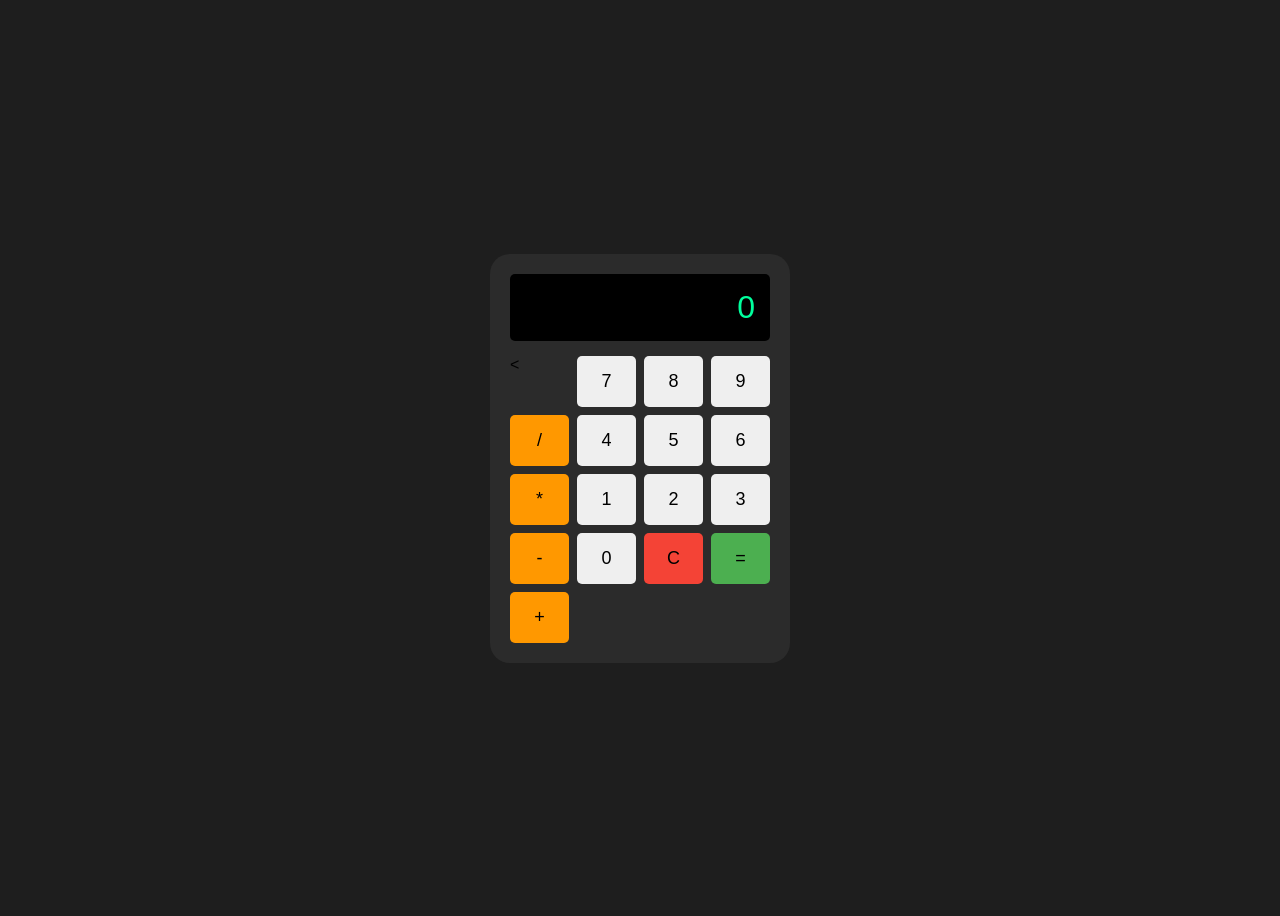
==== calculator/index.html @ 6ea6eb27 "init" ====
<!DOCTYPE html>
<html lang="'ru">
    <head>
        <meta charset="UTF-8" >
        <title>Калькулятор</title>
        <link rel="stylesheet" href="style.css">
    </head>
    <body>

        <div class="calculator">
        <!-- Экран -->
         <div class="display" id="display">0</div>

        <!-- Кнопки -->
         <div class="buttons">

            <

            <button class="btn" data-number="7">7</button>
            <button class="btn" data-number="8">8</button>
            <button class="btn" data-number="9">9</button>
            <button class="btn operator" data-op="/">/</button>

            <button class="btn" data-number="4">4</button>
            <button class="btn" data-number="5">5</button>
            <button class="btn" data-number="6">6</button>
            <button class="btn operator" data-op="*">*</button>

            <button class="btn" data-number="1">1</button>
            <button class="btn" data-number="2">2</button>
            <button class="btn" data-number="3">3</button>
            <button class="btn operator" data-op="-">-</button>

            <button class="btn" data-number="0">0</button>
            <button class="btn clear">C</button>
            <button class="btn equal">=</button>
            <button class="btn operator" data-op="+">+</button>

         </div>

         </div>

         <script src="script.js"></script>
    </body>
</html>
---- calculator/style.css ----
body {
    background: #1e1e1e;
    display: flex;
    justify-content: center;
    align-items: center;
    height: 100vh;
    font-family: Arial;
}

.calculator {
    background: #2b2b2b;
    padding: 20px;
    border-radius: 20px;
    width: 260px;
}

.display {
    background: black;
    color: #00ff9d;
    font-size: 32px;
    text-align: right;
    padding: 15px;
    margin-bottom: 15px;
    border-radius: 5px;
}

.buttons {
    display: grid;
    grid-template-columns: repeat(4, 1fr);
    gap: 8px;
}

.btn {
    padding: 15px;
    font-size: 18px;
    border: none;
    border-radius: 5px;
    cursor: pointer;
}

.operator {background: #ff9800;}
.equal {background: #4caf50;}
.clear{ background: #f44336;}
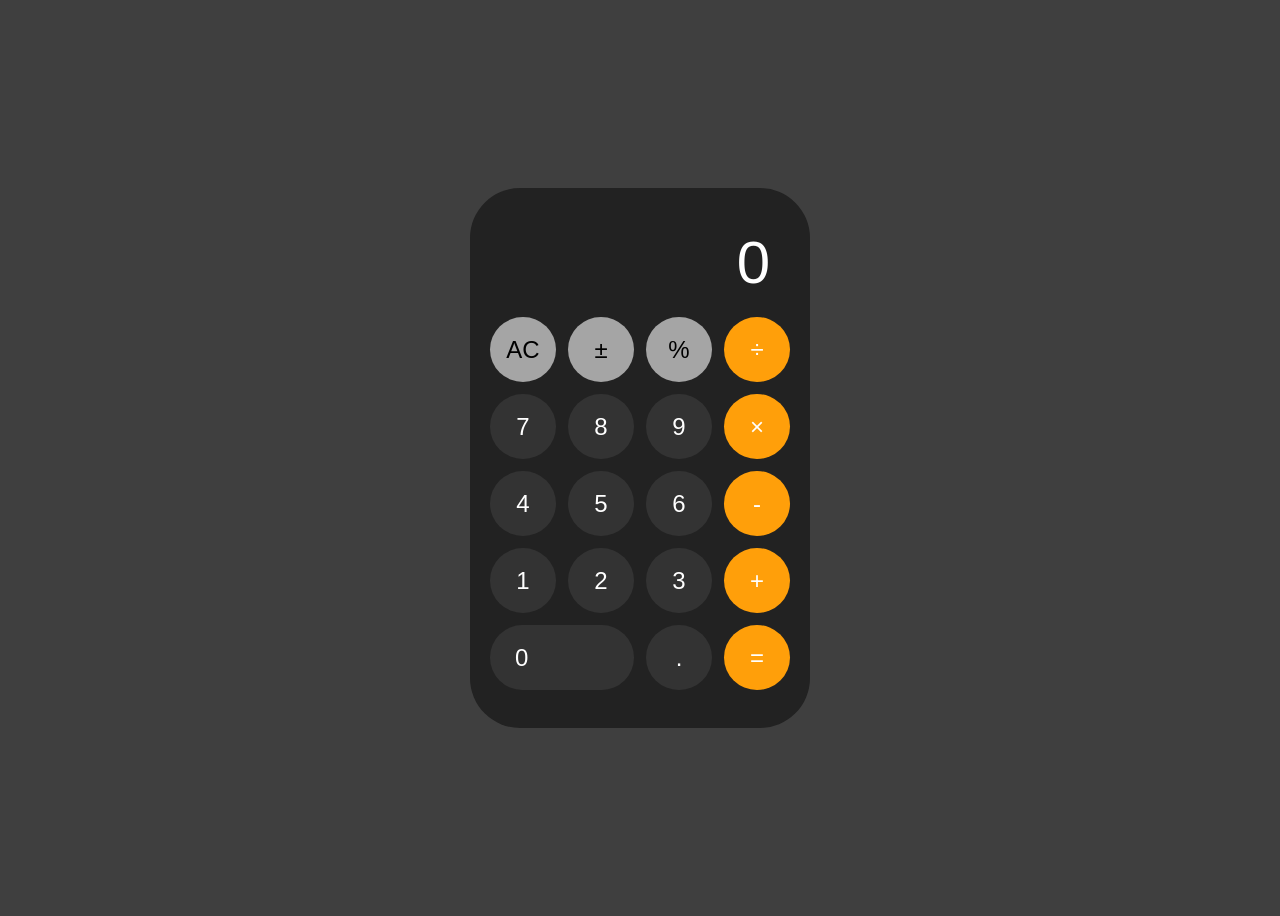
==== commit fe16c0b8: "apple-style" ====
--- a/calculator/index.html
+++ b/calculator/index.html
@@ -14,27 +14,29 @@
         <!-- Кнопки -->
          <div class="buttons">
 
-            <
+            <button class="btn gray clear">AC</button>
+            <button class="btn gray">±</button>
+            <button class="btn gray">%</button>
+            <button class="btn orange operator" data-op="/">÷</button>
 
             <button class="btn" data-number="7">7</button>
             <button class="btn" data-number="8">8</button>
             <button class="btn" data-number="9">9</button>
-            <button class="btn operator" data-op="/">/</button>
+            <button class="btn orange operator" data-op="*">×</button>
 
             <button class="btn" data-number="4">4</button>
             <button class="btn" data-number="5">5</button>
             <button class="btn" data-number="6">6</button>
-            <button class="btn operator" data-op="*">*</button>
+            <button class="btn orange operator" data-op="-">-</button>
 
             <button class="btn" data-number="1">1</button>
             <button class="btn" data-number="2">2</button>
             <button class="btn" data-number="3">3</button>
-            <button class="btn operator" data-op="-">-</button>
+            <button class="btn orange operator" data-op="+">+</button>
 
-            <button class="btn" data-number="0">0</button>
-            <button class="btn clear">C</button>
+            <button class="btn zero" data-number="0">0</button>
+            <button class="btn" data-number=".">.</button>
             <button class="btn equal">=</button>
-            <button class="btn operator" data-op="+">+</button>
 
          </div>
 
--- a/calculator/style.css
+++ b/calculator/style.css
@@ -1,43 +1,60 @@
 body {
-    background: #1e1e1e;
+    background: #3f3f3f;
     display: flex;
     justify-content: center;
     align-items: center;
     height: 100vh;
-    font-family: Arial;
+    font-family: -apple-system, BlinkMacSystemFont, sans-serif;
 }
 
 .calculator {
-    background: #2b2b2b;
+    height: 500px;
+    width: 300px;
+    background-color: #222;
     padding: 20px;
-    border-radius: 20px;
-    width: 260px;
+    border-radius: 50px;
 }
 
 .display {
-    background: black;
-    color: #00ff9d;
-    font-size: 32px;
+    color: white;
+    font-size: 60px;
     text-align: right;
-    padding: 15px;
-    margin-bottom: 15px;
-    border-radius: 5px;
+    padding: 20px;
+    overflow: hidden;
 }
 
 .buttons {
     display: grid;
     grid-template-columns: repeat(4, 1fr);
-    gap: 8px;
+    gap: 12px;
 }
 
 .btn {
-    padding: 15px;
-    font-size: 18px;
+    height: 65px;
     border: none;
-    border-radius: 5px;
+    border-radius: 50%;
+    font-size: 24px;
+    color: white;
+    background: #333;
     cursor: pointer;
 }
 
-.operator {background: #ff9800;}
-.equal {background: #4caf50;}
-.clear{ background: #f44336;}+.gray {
+    background: #a5a5a5;
+    color: black;
+}
+
+.orange {
+    background: #ff9f0a;
+}
+
+.equal {
+    background: #ff9f0a;
+}
+
+.zero {
+    grid-column: span 2;
+    border-radius: 40px;
+    text-align: left;
+    padding-left: 25px;
+}
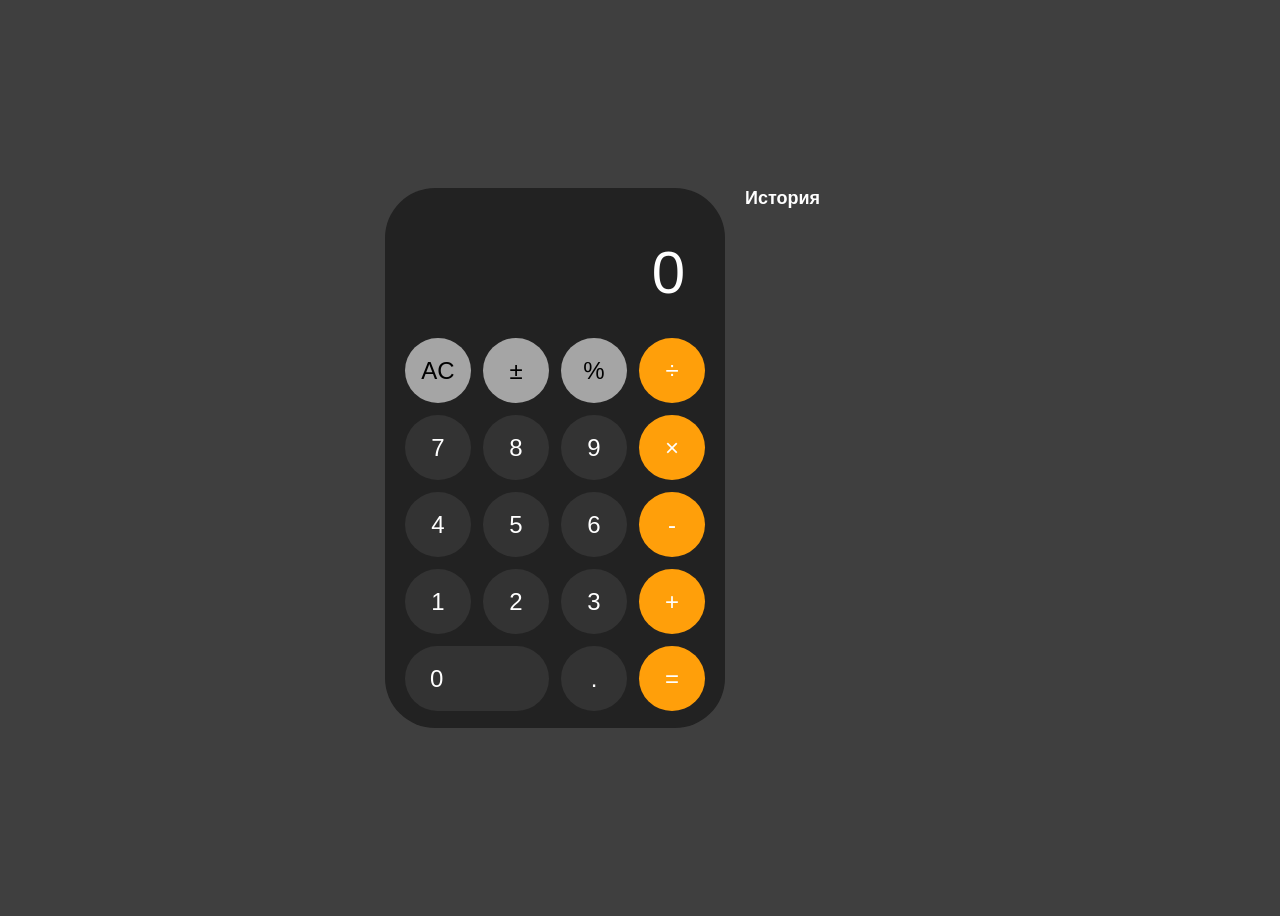
==== commit ff0065b7: "history impl" ====
--- a/calculator/index.html
+++ b/calculator/index.html
@@ -1,47 +1,50 @@
-<!DOCTYPE html>
+<!doctype html>
 <html lang="'ru">
-    <head>
-        <meta charset="UTF-8" >
-        <title>Калькулятор</title>
-        <link rel="stylesheet" href="style.css">
-    </head>
-    <body>
-
-        <div class="calculator">
+  <head>
+    <meta charset="UTF-8" />
+    <title>Калькулятор</title>
+    <link rel="stylesheet" href="style.css" />
+  </head>
+  <body>
+    <div class="calculator-wrapper">
+      <div class="calculator">
         <!-- Экран -->
-         <div class="display" id="display">0</div>
+        <div class="display" id="display">0</div>
 
         <!-- Кнопки -->
-         <div class="buttons">
+        <div class="buttons">
+          <button class="btn gray clear">AC</button>
+          <button class="btn gray">±</button>
+          <button class="btn gray">%</button>
+          <button class="btn orange operator" data-op="/">÷</button>
 
-            <button class="btn gray clear">AC</button>
-            <button class="btn gray">±</button>
-            <button class="btn gray">%</button>
-            <button class="btn orange operator" data-op="/">÷</button>
+          <button class="btn" data-number="7">7</button>
+          <button class="btn" data-number="8">8</button>
+          <button class="btn" data-number="9">9</button>
+          <button class="btn orange operator" data-op="*">×</button>
 
-            <button class="btn" data-number="7">7</button>
-            <button class="btn" data-number="8">8</button>
-            <button class="btn" data-number="9">9</button>
-            <button class="btn orange operator" data-op="*">×</button>
+          <button class="btn" data-number="4">4</button>
+          <button class="btn" data-number="5">5</button>
+          <button class="btn" data-number="6">6</button>
+          <button class="btn orange operator" data-op="-">-</button>
 
-            <button class="btn" data-number="4">4</button>
-            <button class="btn" data-number="5">5</button>
-            <button class="btn" data-number="6">6</button>
-            <button class="btn orange operator" data-op="-">-</button>
+          <button class="btn" data-number="1">1</button>
+          <button class="btn" data-number="2">2</button>
+          <button class="btn" data-number="3">3</button>
+          <button class="btn orange operator" data-op="+">+</button>
 
-            <button class="btn" data-number="1">1</button>
-            <button class="btn" data-number="2">2</button>
-            <button class="btn" data-number="3">3</button>
-            <button class="btn orange operator" data-op="+">+</button>
+          <button class="btn zero" data-number="0">0</button>
+          <button class="btn" data-number=".">.</button>
+          <button class="btn equal">=</button>
+        </div>
+      </div>
 
-            <button class="btn zero" data-number="0">0</button>
-            <button class="btn" data-number=".">.</button>
-            <button class="btn equal">=</button>
+      <div class="history">
+        <h3>История</h3>
+        <ul id="history-list"></ul>
+      </div>
+    </div>
 
-         </div>
-
-         </div>
-
-         <script src="script.js"></script>
-    </body>
-</html>+    <script src="script.js"></script>
+  </body>
+</html>
--- a/calculator/style.css
+++ b/calculator/style.css
@@ -1,60 +1,102 @@
 body {
-    background: #3f3f3f;
-    display: flex;
-    justify-content: center;
-    align-items: center;
-    height: 100vh;
-    font-family: -apple-system, BlinkMacSystemFont, sans-serif;
+  background: #3f3f3f;
+  display: flex;
+  justify-content: center;
+  align-items: center;
+  height: 100vh;
+  font-family: -apple-system, BlinkMacSystemFont, sans-serif;
 }
 
+/* CALCULATOR */
 .calculator {
-    height: 500px;
-    width: 300px;
-    background-color: #222;
-    padding: 20px;
-    border-radius: 50px;
+  height: 500px;
+  width: 300px;
+  background-color: #222;
+  padding: 20px;
+  border-radius: 50px;
 }
 
 .display {
-    color: white;
-    font-size: 60px;
-    text-align: right;
-    padding: 20px;
-    overflow: hidden;
+  color: white;
+  font-size: 60px;
+  text-align: right;
+  padding: 20px;
+  overflow: hidden;
+  height: 90px;
+  line-height: 90px;
 }
 
 .buttons {
-    display: grid;
-    grid-template-columns: repeat(4, 1fr);
-    gap: 12px;
+  display: grid;
+  grid-template-columns: repeat(4, 1fr);
+  gap: 12px;
 }
 
 .btn {
-    height: 65px;
-    border: none;
-    border-radius: 50%;
-    font-size: 24px;
-    color: white;
-    background: #333;
-    cursor: pointer;
+  height: 65px;
+  border: none;
+  border-radius: 50%;
+  font-size: 24px;
+  color: white;
+  background: #333;
+  cursor: pointer;
+}
+
+.bth:hover {
+  filter: brightness(1.2);
+}
+
+.btn:active {
+  transform: scale(0.92);
+  opacity: 0.7;
 }
 
 .gray {
-    background: #a5a5a5;
-    color: black;
+  background: #a5a5a5;
+  color: black;
 }
 
 .orange {
-    background: #ff9f0a;
+  background: #ff9f0a;
 }
 
 .equal {
-    background: #ff9f0a;
+  background: #ff9f0a;
 }
 
 .zero {
-    grid-column: span 2;
-    border-radius: 40px;
-    text-align: left;
-    padding-left: 25px;
+  grid-column: span 2;
+  border-radius: 40px;
+  text-align: left;
+  padding-left: 25px;
 }
+
+/* HISTORY */
+.calculator-wrapper {
+  display: flex;
+  gap: 20px;
+  align-items: flex-start;
+}
+
+.history {
+  color: white;
+  max-height: 400px;
+  overflow-y: auto;
+  width: 150px;
+}
+
+.history h3 {
+  margin: 0 0 10px 0;
+  font-size: 18px;
+}
+
+.history ul {
+  list-style: none;
+  padding: 0;
+  margin: 0;
+}
+
+.history li{
+  margin-bottom: 5px;
+  font-size: 16px;
+}
